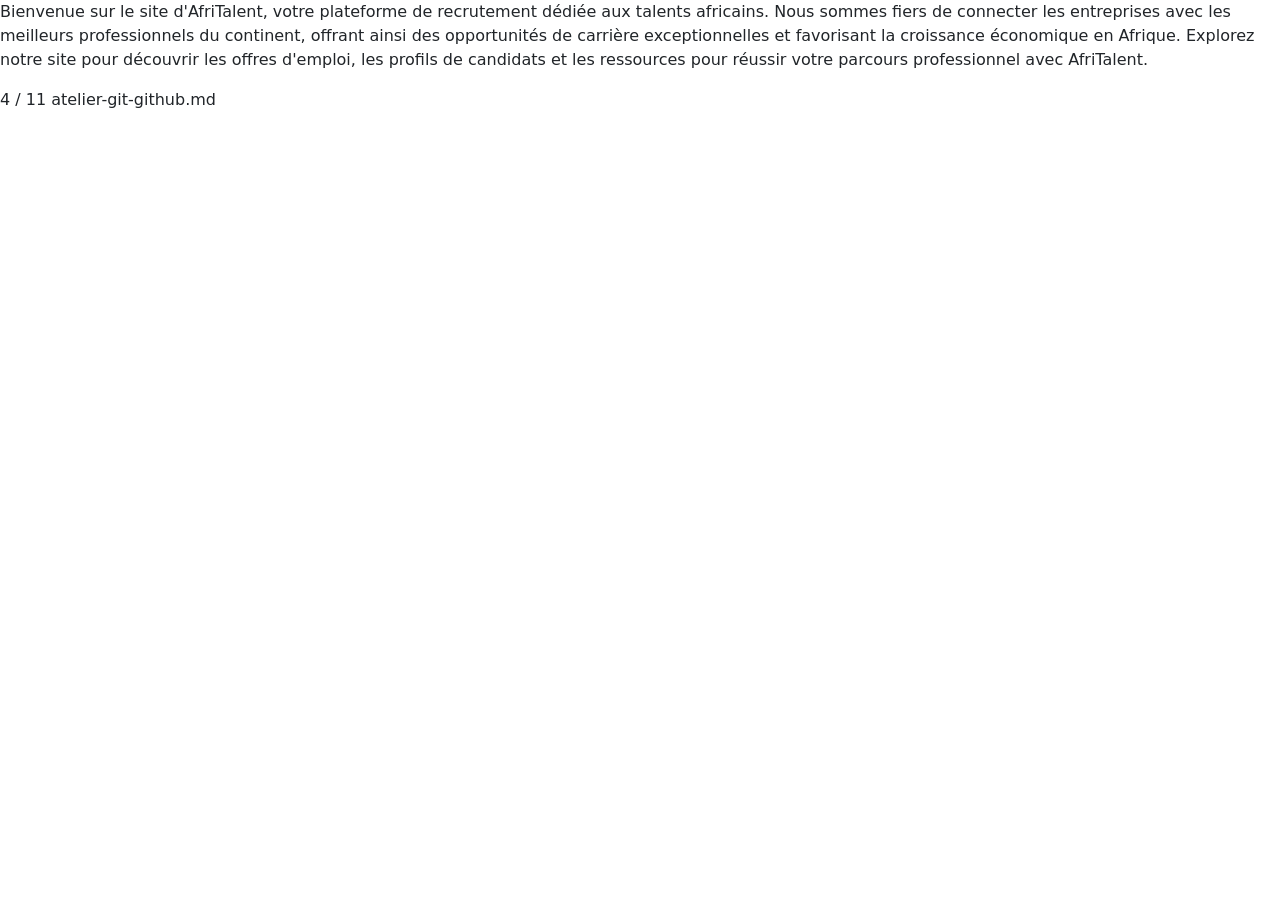
==== index.html @ 08eae23e "Init : création du dépôt, arborescence des fichiers et structure HTML de base" ====
<!DOCTYPE html>
<html lang="fr">
<head> 
<meta charset="UTF-8"> 
<meta name="viewport" content="width=device-width, initial-scale=1.0"> 
<title>AfriTalent — Accueil</title> 
<!-- Bootstrap 5 via CDN : feuille de style --> 
<link 
href="https://cdn.jsdelivr.net/npm/bootstrap@5.3.0/dist/css/bootstrap.min.css" 
rel="stylesheet"> 
<!-- Votre feuille de style personnelle --> 
<link rel="stylesheet" href="css/style.css">
</head>
<body> 
    <p>
Bienvenue sur le site d'AfriTalent, votre plateforme de recrutement dédiée aux talents africains. Nous sommes fiers de connecter les entreprises avec les meilleurs professionnels du continent, offrant ainsi des opportunités de carrière exceptionnelles et favorisant la croissance économique en Afrique. Explorez notre site pour découvrir les offres d'emploi, les profils de candidats et les ressources pour réussir votre parcours professionnel avec AfriTalent.
    </p>
<!-- Le contenu de la page sera ajoute ici -->
<!-- Bootstrap 5 via CDN : script JavaScript --> 
<script 
src="https://cdn.jsdelivr.net/npm/bootstrap@5.3.0/dist/js/bootstrap.bundle.min.js"
></script> 
<!-- Votre script JavaScript --> 
<script src="js/main.js"></script>
4 / 11
atelier-git-github.md
</body>
</html>
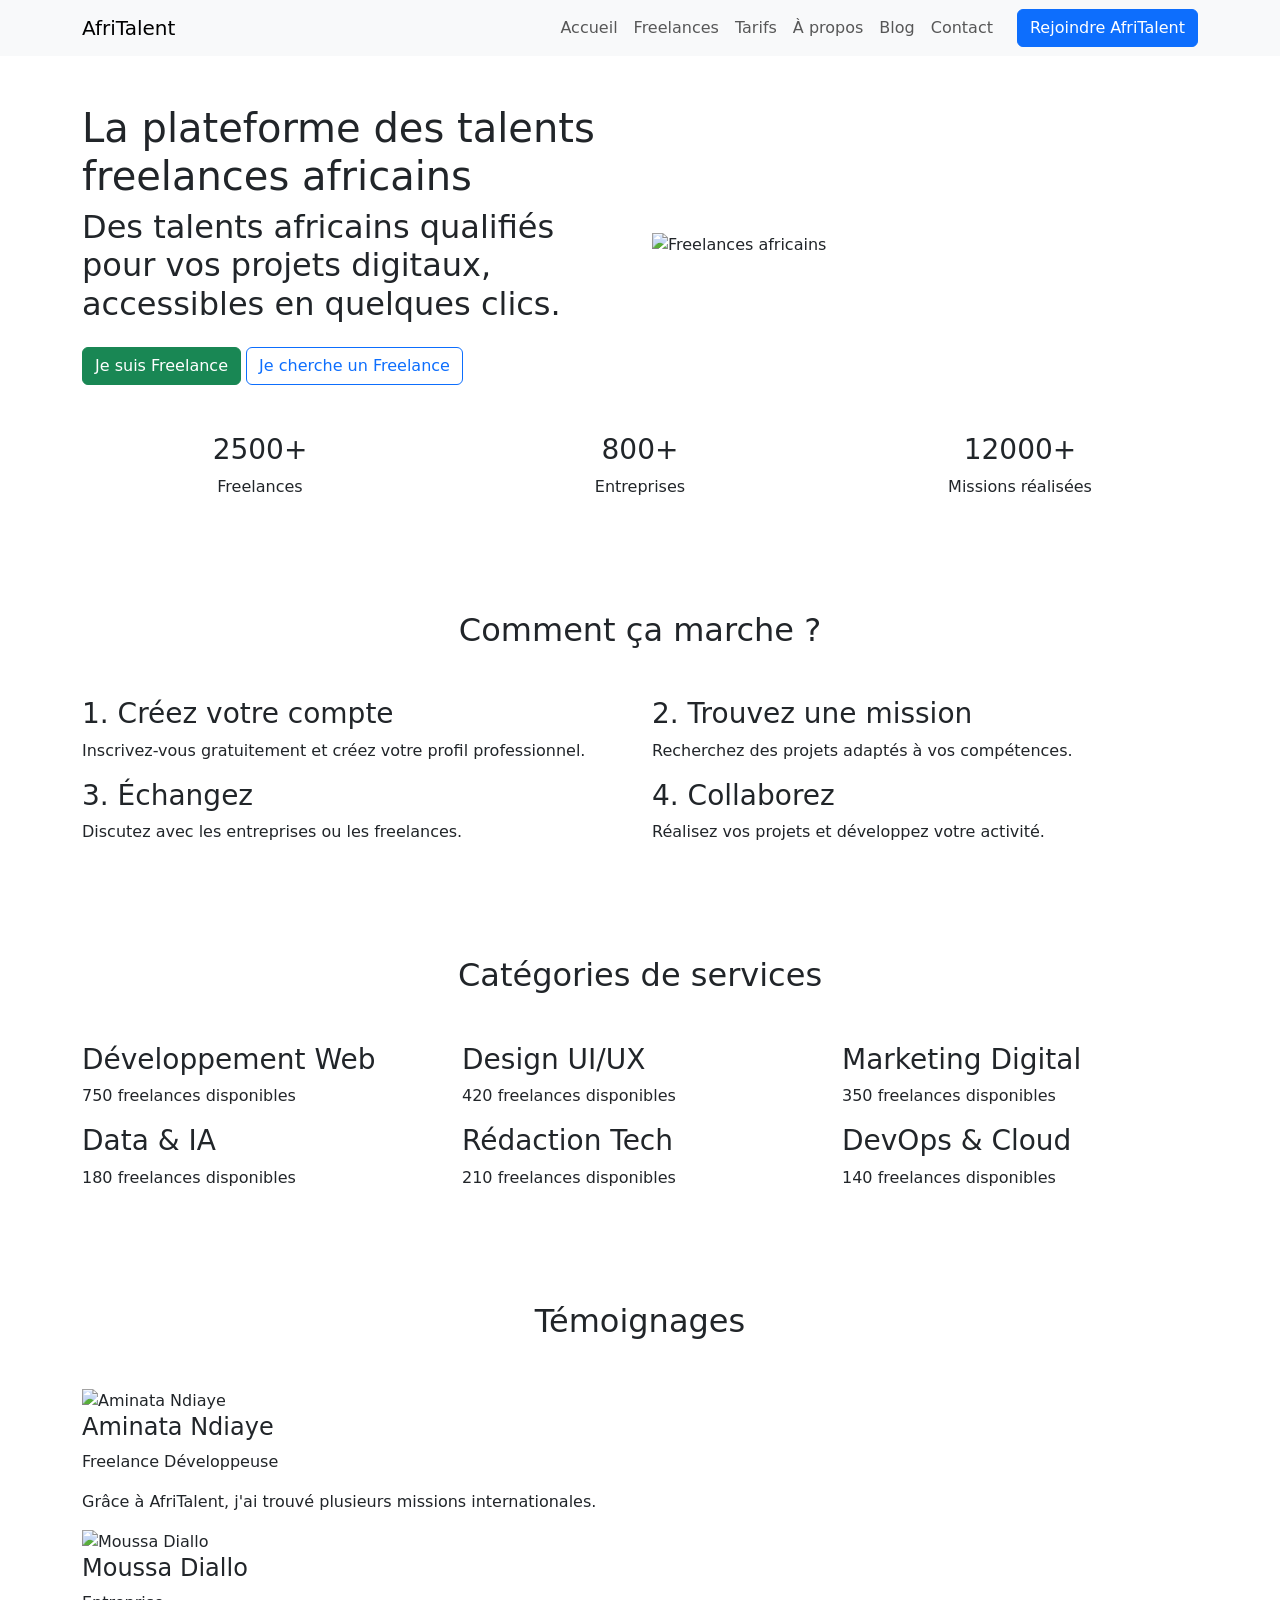
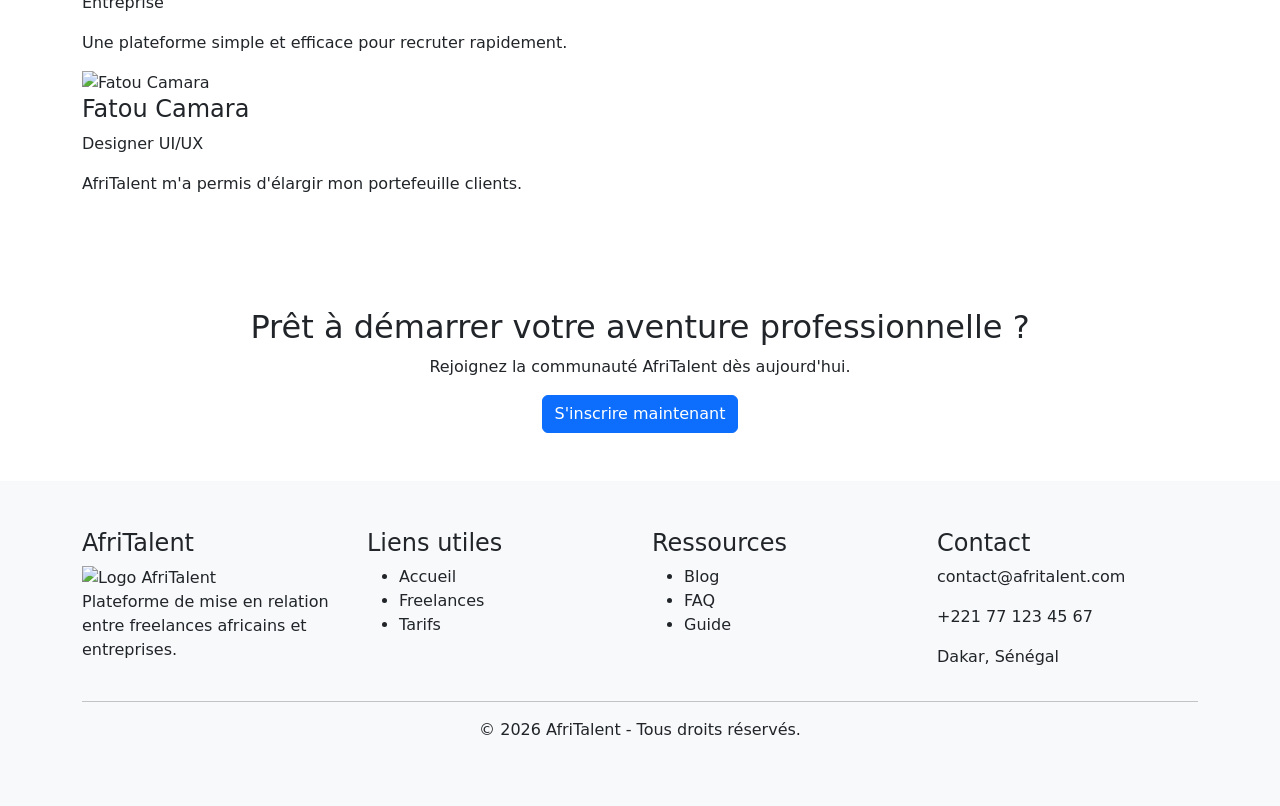
==== commit b0c1ac24: "HTML : structure complète des 5 pages avec sections et contenu texte" ====
--- a/index.html
+++ b/index.html
@@ -1,28 +1,290 @@
 <!DOCTYPE html>
 <html lang="fr">
-<head> 
-<meta charset="UTF-8"> 
-<meta name="viewport" content="width=device-width, initial-scale=1.0"> 
-<title>AfriTalent — Accueil</title> 
-<!-- Bootstrap 5 via CDN : feuille de style --> 
-<link 
-href="https://cdn.jsdelivr.net/npm/bootstrap@5.3.0/dist/css/bootstrap.min.css" 
-rel="stylesheet"> 
-<!-- Votre feuille de style personnelle --> 
-<link rel="stylesheet" href="css/style.css">
+<head>
+    <meta charset="UTF-8">
+    <meta name="viewport" content="width=device-width, initial-scale=1.0">
+    <title>AfriTalent - Accueil</title>
+
+    <link href="https://cdn.jsdelivr.net/npm/bootstrap@5.3.3/dist/css/bootstrap.min.css" rel="stylesheet">
 </head>
-<body> 
-    <p>
-Bienvenue sur le site d'AfriTalent, votre plateforme de recrutement dédiée aux talents africains. Nous sommes fiers de connecter les entreprises avec les meilleurs professionnels du continent, offrant ainsi des opportunités de carrière exceptionnelles et favorisant la croissance économique en Afrique. Explorez notre site pour découvrir les offres d'emploi, les profils de candidats et les ressources pour réussir votre parcours professionnel avec AfriTalent.
-    </p>
-<!-- Le contenu de la page sera ajoute ici -->
-<!-- Bootstrap 5 via CDN : script JavaScript --> 
-<script 
-src="https://cdn.jsdelivr.net/npm/bootstrap@5.3.0/dist/js/bootstrap.bundle.min.js"
-></script> 
-<!-- Votre script JavaScript --> 
-<script src="js/main.js"></script>
-4 / 11
-atelier-git-github.md
+<body>
+
+<header>
+    <nav class="navbar navbar-expand-lg navbar-light bg-light">
+        <div class="container">
+            <a class="navbar-brand" href="index.html">AfriTalent</a>
+
+            <button class="navbar-toggler" type="button" data-bs-toggle="collapse" data-bs-target="#menu">
+                <span class="navbar-toggler-icon"></span>
+            </button>
+
+            <div class="collapse navbar-collapse" id="menu">
+                <ul class="navbar-nav ms-auto">
+                    <li class="nav-item"><a class="nav-link" href="index.html">Accueil</a></li>
+                    <li class="nav-item"><a class="nav-link" href="freelances.html">Freelances</a></li>
+                    <li class="nav-item"><a class="nav-link" href="tarifs.html">Tarifs</a></li>
+                    <li class="nav-item"><a class="nav-link" href="about.html">À propos</a></li>
+                    <li class="nav-item"><a class="nav-link" href="#">Blog</a></li>
+                    <li class="nav-item"><a class="nav-link" href="contact.html">Contact</a></li>
+                </ul>
+
+                <a href="#" class="btn btn-primary ms-3">Rejoindre AfriTalent</a>
+            </div>
+        </div>
+    </nav>
+</header>
+
+<main>
+
+    <!-- HERO -->
+    <section class="container py-5">
+
+        <div class="row align-items-center">
+
+            <div class="col-lg-6">
+                <h1>La plateforme des talents freelances africains</h1>
+
+                <h2>
+                    Des talents africains qualifiés pour vos projets digitaux,
+                    accessibles en quelques clics.
+                </h2>
+
+                <a href="#" class="btn btn-success mt-3">Je suis Freelance</a>
+                <a href="#" class="btn btn-outline-primary mt-3">Je cherche un Freelance</a>
+            </div>
+
+            <div class="col-lg-6">
+                <!-- IMAGE HERO -->
+                <img src="images/hero-afritalent.jpg"
+                     alt="Freelances africains"
+                     class="img-fluid">
+            </div>
+
+        </div>
+
+        <div class="row text-center mt-5">
+            <div class="col-md-4">
+                <h3>2500+</h3>
+                <p>Freelances</p>
+            </div>
+
+            <div class="col-md-4">
+                <h3>800+</h3>
+                <p>Entreprises</p>
+            </div>
+
+            <div class="col-md-4">
+                <h3>12000+</h3>
+                <p>Missions réalisées</p>
+            </div>
+        </div>
+
+    </section>
+
+    <!-- COMMENT ÇA MARCHE -->
+    <section class="container py-5">
+
+        <h2 class="text-center mb-5">Comment ça marche ?</h2>
+
+        <div class="row">
+
+            <div class="col-md-6">
+                <article>
+                    <h3>1. Créez votre compte</h3>
+                    <p>
+                        Inscrivez-vous gratuitement et créez votre profil professionnel.
+                    </p>
+                </article>
+            </div>
+
+            <div class="col-md-6">
+                <article>
+                    <h3>2. Trouvez une mission</h3>
+                    <p>
+                        Recherchez des projets adaptés à vos compétences.
+                    </p>
+                </article>
+            </div>
+
+            <div class="col-md-6">
+                <article>
+                    <h3>3. Échangez</h3>
+                    <p>
+                        Discutez avec les entreprises ou les freelances.
+                    </p>
+                </article>
+            </div>
+
+            <div class="col-md-6">
+                <article>
+                    <h3>4. Collaborez</h3>
+                    <p>
+                        Réalisez vos projets et développez votre activité.
+                    </p>
+                </article>
+            </div>
+
+        </div>
+
+    </section>
+
+    <!-- CATÉGORIES -->
+    <section class="container py-5">
+
+        <h2 class="text-center mb-5">Catégories de services</h2>
+
+        <div class="row">
+
+            <div class="col-md-4">
+                <article>
+                    <h3>Développement Web</h3>
+                    <p>750 freelances disponibles</p>
+                </article>
+            </div>
+
+            <div class="col-md-4">
+                <article>
+                    <h3>Design UI/UX</h3>
+                    <p>420 freelances disponibles</p>
+                </article>
+            </div>
+
+            <div class="col-md-4">
+                <article>
+                    <h3>Marketing Digital</h3>
+                    <p>350 freelances disponibles</p>
+                </article>
+            </div>
+
+            <div class="col-md-4">
+                <article>
+                    <h3>Data & IA</h3>
+                    <p>180 freelances disponibles</p>
+                </article>
+            </div>
+
+            <div class="col-md-4">
+                <article>
+                    <h3>Rédaction Tech</h3>
+                    <p>210 freelances disponibles</p>
+                </article>
+            </div>
+
+            <div class="col-md-4">
+                <article>
+                    <h3>DevOps & Cloud</h3>
+                    <p>140 freelances disponibles</p>
+                </article>
+            </div>
+
+        </div>
+
+    </section>
+
+    <!-- TÉMOIGNAGES -->
+    <section class="container py-5">
+
+        <h2 class="text-center mb-5">Témoignages</h2>
+
+        <article>
+            <img src="images/avatar1.jpg" alt="Aminata Ndiaye" width="120">
+            <h4>Aminata Ndiaye</h4>
+            <p>Freelance Développeuse</p>
+            <p>
+                Grâce à AfriTalent, j'ai trouvé plusieurs missions internationales.
+            </p>
+        </article>
+
+        <article>
+            <img src="images/avatar2.jpg" alt="Moussa Diallo" width="120">
+            <h4>Moussa Diallo</h4>
+            <p>Entreprise</p>
+            <p>
+                Une plateforme simple et efficace pour recruter rapidement.
+            </p>
+        </article>
+
+        <article>
+            <img src="images/avatar3.jpg" alt="Fatou Camara" width="120">
+            <h4>Fatou Camara</h4>
+            <p>Designer UI/UX</p>
+            <p>
+                AfriTalent m'a permis d'élargir mon portefeuille clients.
+            </p>
+        </article>
+
+    </section>
+
+    <!-- CTA -->
+    <section class="container text-center py-5">
+
+        <h2>Prêt à démarrer votre aventure professionnelle ?</h2>
+
+        <p>
+            Rejoignez la communauté AfriTalent dès aujourd'hui.
+        </p>
+
+        <a href="#" class="btn btn-primary">
+            S'inscrire maintenant
+        </a>
+
+    </section>
+
+</main>
+
+<footer class="bg-light py-5">
+
+    <div class="container">
+
+        <div class="row">
+
+            <div class="col-md-3">
+                <h4>AfriTalent</h4>
+                <img src="images/logo.png" alt="Logo AfriTalent" width="100">
+                <p>
+                    Plateforme de mise en relation entre freelances africains
+                    et entreprises.
+                </p>
+            </div>
+
+            <div class="col-md-3">
+                <h4>Liens utiles</h4>
+                <ul>
+                    <li>Accueil</li>
+                    <li>Freelances</li>
+                    <li>Tarifs</li>
+                </ul>
+            </div>
+
+            <div class="col-md-3">
+                <h4>Ressources</h4>
+                <ul>
+                    <li>Blog</li>
+                    <li>FAQ</li>
+                    <li>Guide</li>
+                </ul>
+            </div>
+
+            <div class="col-md-3">
+                <h4>Contact</h4>
+                <p>contact@afritalent.com</p>
+                <p>+221 77 123 45 67</p>
+                <p>Dakar, Sénégal</p>
+            </div>
+
+        </div>
+
+        <hr>
+
+        <p class="text-center">
+            © 2026 AfriTalent - Tous droits réservés.
+        </p>
+
+    </div>
+
+</footer>
+
+<script src="https://cdn.jsdelivr.net/npm/bootstrap@5.3.3/dist/js/bootstrap.bundle.min.js"></script>
+
 </body>
 </html>
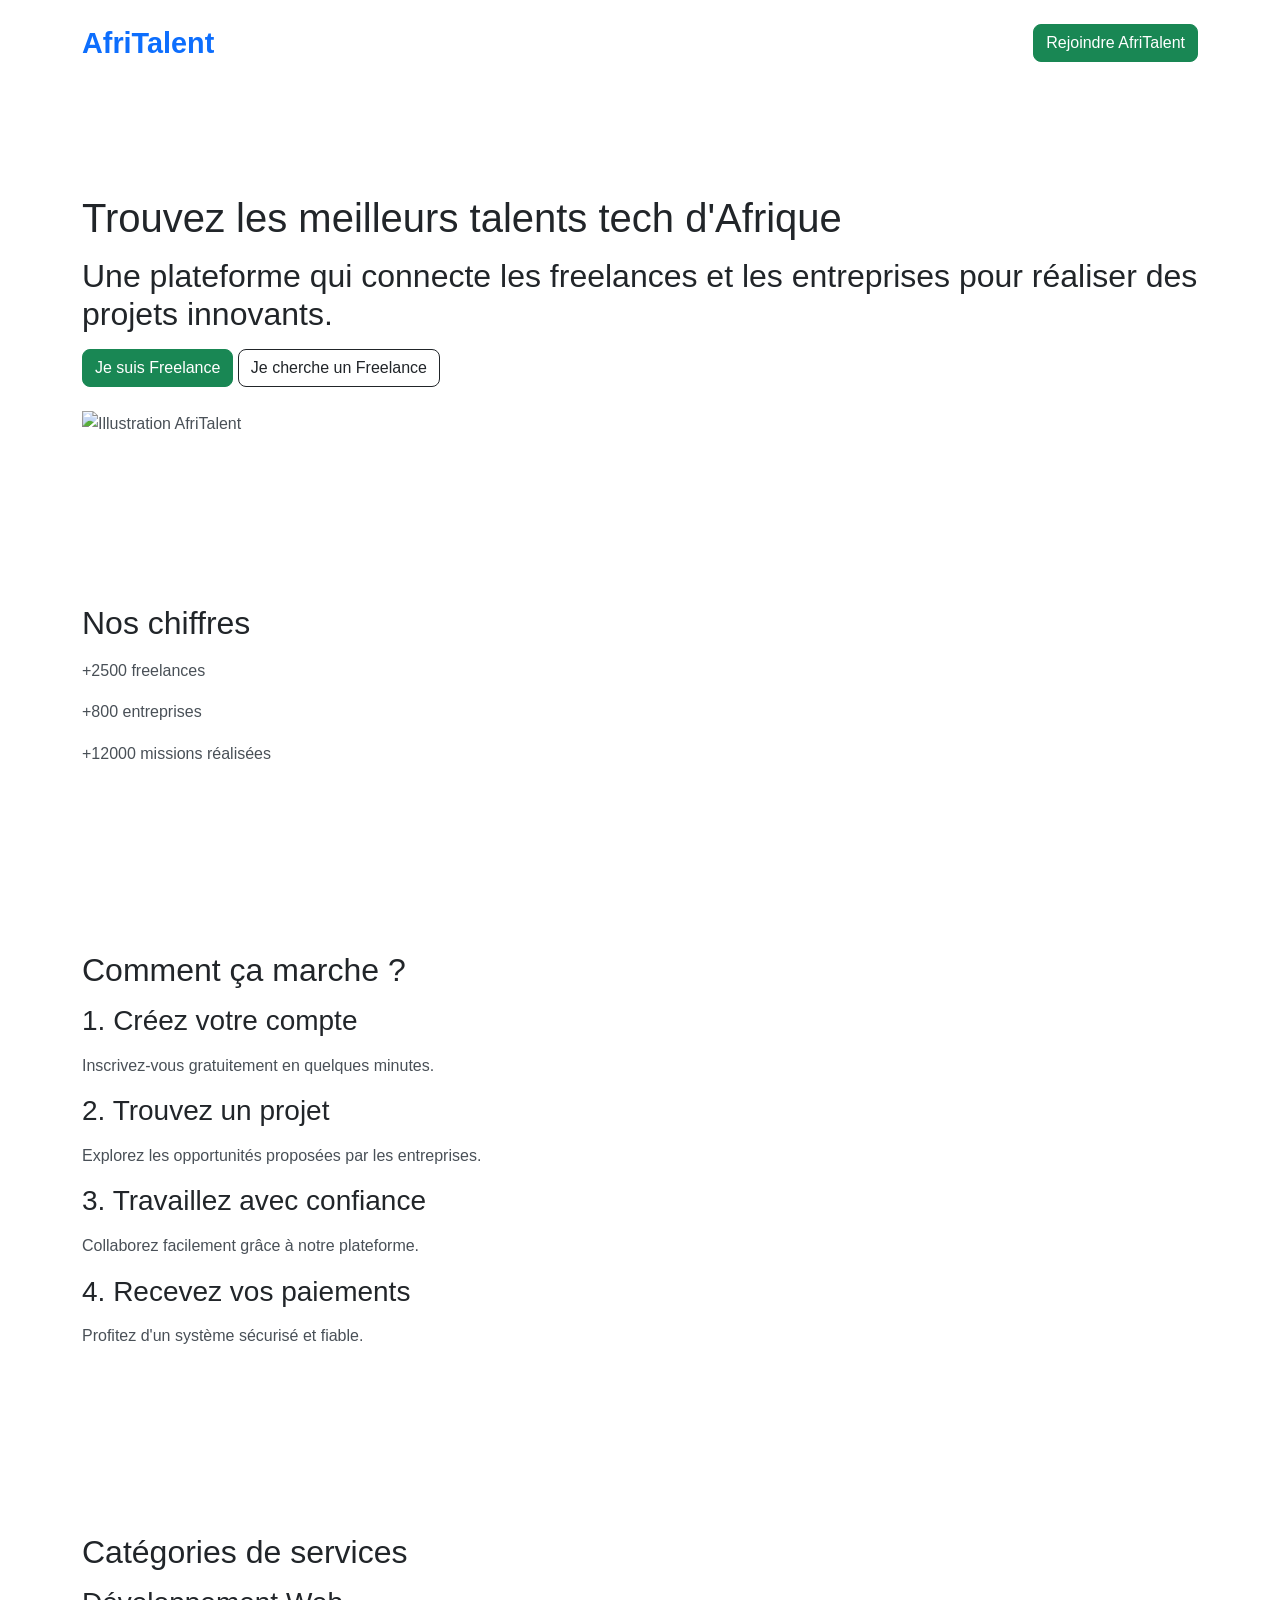
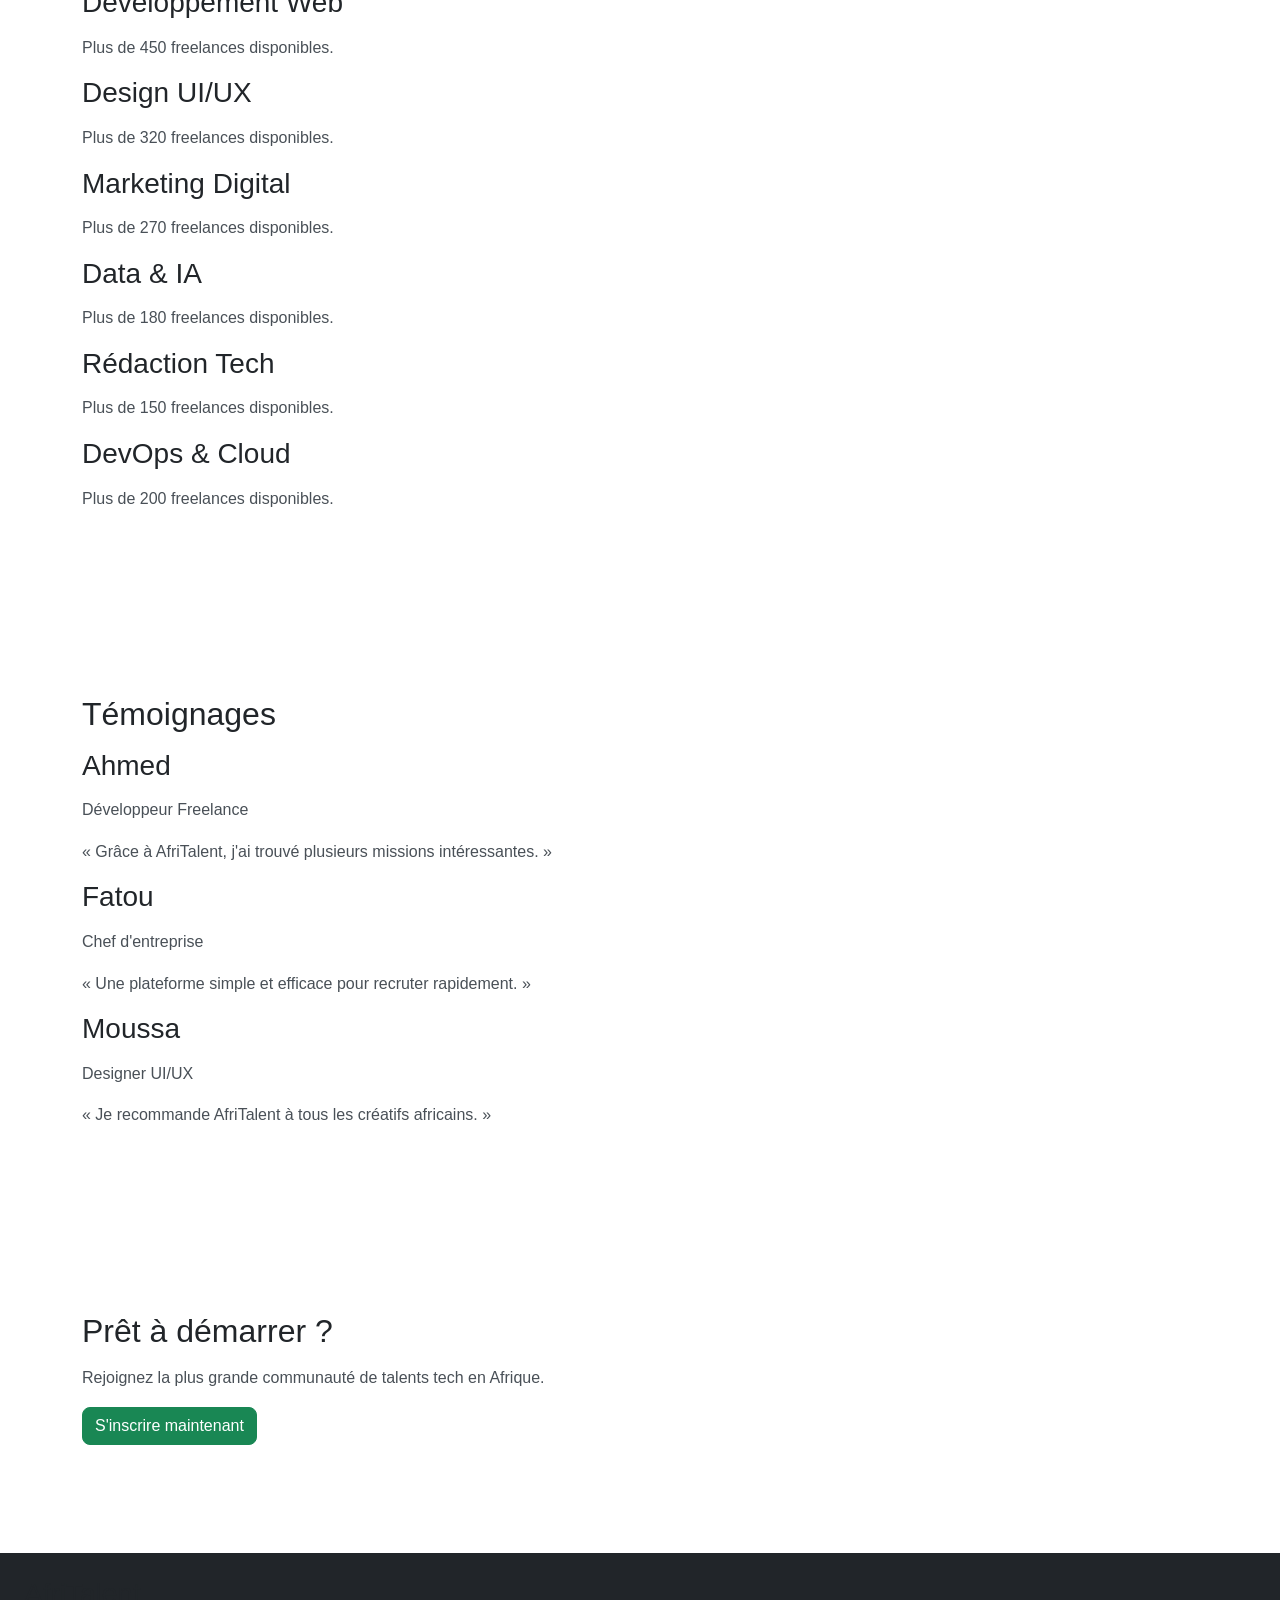
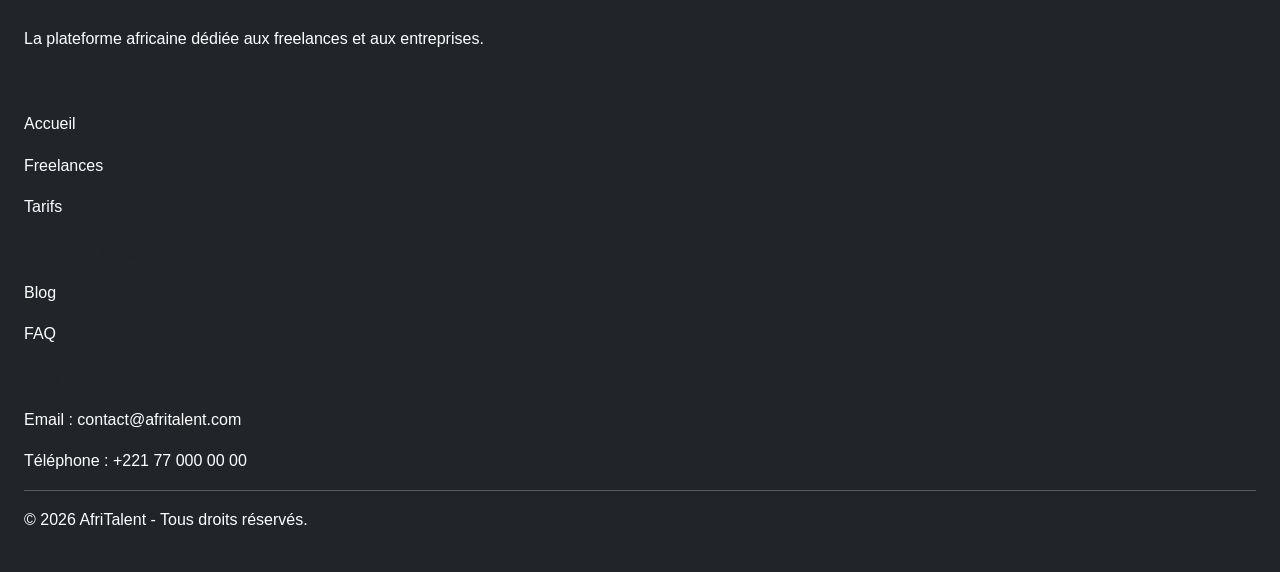
==== commit 84cc34a5: "JS dark mode avec localStorage, navbar dynamique au scroll" ====
--- a/index.html
+++ b/index.html
@@ -1,290 +1,212 @@
+
 <!DOCTYPE html>
 <html lang="fr">
 <head>
-    <meta charset="UTF-8">
-    <meta name="viewport" content="width=device-width, initial-scale=1.0">
-    <title>AfriTalent - Accueil</title>
-
-    <link href="https://cdn.jsdelivr.net/npm/bootstrap@5.3.3/dist/css/bootstrap.min.css" rel="stylesheet">
+<meta charset="UTF-8">
+<meta name="viewport" content="width=device-width, initial-scale=1.0">
+<title>AfriTalent - Accueil</title>
+
+<!-- Bootstrap -->
+<link href="https://cdn.jsdelivr.net/npm/bootstrap@5.3.3/dist/css/bootstrap.min.css" rel="stylesheet">
+
+<!-- CSS -->
+<link rel="stylesheet" href="css/style.css">
 </head>
 <body>
 
 <header>
-    <nav class="navbar navbar-expand-lg navbar-light bg-light">
-        <div class="container">
-            <a class="navbar-brand" href="index.html">AfriTalent</a>
-
-            <button class="navbar-toggler" type="button" data-bs-toggle="collapse" data-bs-target="#menu">
-                <span class="navbar-toggler-icon"></span>
-            </button>
-
-            <div class="collapse navbar-collapse" id="menu">
-                <ul class="navbar-nav ms-auto">
-                    <li class="nav-item"><a class="nav-link" href="index.html">Accueil</a></li>
-                    <li class="nav-item"><a class="nav-link" href="freelances.html">Freelances</a></li>
-                    <li class="nav-item"><a class="nav-link" href="tarifs.html">Tarifs</a></li>
-                    <li class="nav-item"><a class="nav-link" href="about.html">À propos</a></li>
-                    <li class="nav-item"><a class="nav-link" href="#">Blog</a></li>
-                    <li class="nav-item"><a class="nav-link" href="contact.html">Contact</a></li>
-                </ul>
-
-                <a href="#" class="btn btn-primary ms-3">Rejoindre AfriTalent</a>
-            </div>
-        </div>
-    </nav>
+<!-- Navbar -->
+<nav class="navbar navbar-expand-lg navbar-dark bg-dark">
+<div class="container">
+  <a class="navbar-brand" href="index.html">AfriTalent</a>
+
+  <button class="navbar-toggler" type="button" data-bs-toggle="collapse" data-bs-target="#menu">
+      <span class="navbar-toggler-icon"></span>
+  </button>
+
+  <div class="collapse navbar-collapse" id="menu">
+      <ul class="navbar-nav ms-auto">
+          <li class="nav-item"><a class="nav-link" href="index.html">Accueil</a></li>
+          <li class="nav-item"><a class="nav-link" href="freelances.html">Freelances</a></li>
+          <li class="nav-item"><a class="nav-link" href="tarifs.html">Tarifs</a></li>
+          <li class="nav-item"><a class="nav-link" href="about.html">À propos</a></li>
+          <li class="nav-item"><a class="nav-link" href="#">Blog</a></li>
+          <li class="nav-item"><a class="nav-link" href="contact.html">Contact</a></li>
+      </ul>
+
+      <a href="#" class="btn btn-success ms-3">
+          Rejoindre AfriTalent
+      </a>
+  </div>
+</div>
+</nav>
 </header>
 
 <main>
 
-    <!-- HERO -->
-    <section class="container py-5">
-
-        <div class="row align-items-center">
-
-            <div class="col-lg-6">
-                <h1>La plateforme des talents freelances africains</h1>
-
-                <h2>
-                    Des talents africains qualifiés pour vos projets digitaux,
-                    accessibles en quelques clics.
-                </h2>
-
-                <a href="#" class="btn btn-success mt-3">Je suis Freelance</a>
-                <a href="#" class="btn btn-outline-primary mt-3">Je cherche un Freelance</a>
-            </div>
-
-            <div class="col-lg-6">
-                <!-- IMAGE HERO -->
-                <img src="images/hero-afritalent.jpg"
-                     alt="Freelances africains"
-                     class="img-fluid">
-            </div>
-
-        </div>
-
-        <div class="row text-center mt-5">
-            <div class="col-md-4">
-                <h3>2500+</h3>
-                <p>Freelances</p>
-            </div>
-
-            <div class="col-md-4">
-                <h3>800+</h3>
-                <p>Entreprises</p>
-            </div>
-
-            <div class="col-md-4">
-                <h3>12000+</h3>
-                <p>Missions réalisées</p>
-            </div>
-        </div>
-
-    </section>
-
-    <!-- COMMENT ÇA MARCHE -->
-    <section class="container py-5">
-
-        <h2 class="text-center mb-5">Comment ça marche ?</h2>
-
-        <div class="row">
-
-            <div class="col-md-6">
-                <article>
-                    <h3>1. Créez votre compte</h3>
-                    <p>
-                        Inscrivez-vous gratuitement et créez votre profil professionnel.
-                    </p>
-                </article>
-            </div>
-
-            <div class="col-md-6">
-                <article>
-                    <h3>2. Trouvez une mission</h3>
-                    <p>
-                        Recherchez des projets adaptés à vos compétences.
-                    </p>
-                </article>
-            </div>
-
-            <div class="col-md-6">
-                <article>
-                    <h3>3. Échangez</h3>
-                    <p>
-                        Discutez avec les entreprises ou les freelances.
-                    </p>
-                </article>
-            </div>
-
-            <div class="col-md-6">
-                <article>
-                    <h3>4. Collaborez</h3>
-                    <p>
-                        Réalisez vos projets et développez votre activité.
-                    </p>
-                </article>
-            </div>
-
-        </div>
-
-    </section>
-
-    <!-- CATÉGORIES -->
-    <section class="container py-5">
-
-        <h2 class="text-center mb-5">Catégories de services</h2>
-
-        <div class="row">
-
-            <div class="col-md-4">
-                <article>
-                    <h3>Développement Web</h3>
-                    <p>750 freelances disponibles</p>
-                </article>
-            </div>
-
-            <div class="col-md-4">
-                <article>
-                    <h3>Design UI/UX</h3>
-                    <p>420 freelances disponibles</p>
-                </article>
-            </div>
-
-            <div class="col-md-4">
-                <article>
-                    <h3>Marketing Digital</h3>
-                    <p>350 freelances disponibles</p>
-                </article>
-            </div>
-
-            <div class="col-md-4">
-                <article>
-                    <h3>Data & IA</h3>
-                    <p>180 freelances disponibles</p>
-                </article>
-            </div>
-
-            <div class="col-md-4">
-                <article>
-                    <h3>Rédaction Tech</h3>
-                    <p>210 freelances disponibles</p>
-                </article>
-            </div>
-
-            <div class="col-md-4">
-                <article>
-                    <h3>DevOps & Cloud</h3>
-                    <p>140 freelances disponibles</p>
-                </article>
-            </div>
-
-        </div>
-
-    </section>
-
-    <!-- TÉMOIGNAGES -->
-    <section class="container py-5">
-
-        <h2 class="text-center mb-5">Témoignages</h2>
-
-        <article>
-            <img src="images/avatar1.jpg" alt="Aminata Ndiaye" width="120">
-            <h4>Aminata Ndiaye</h4>
-            <p>Freelance Développeuse</p>
-            <p>
-                Grâce à AfriTalent, j'ai trouvé plusieurs missions internationales.
-            </p>
-        </article>
-
-        <article>
-            <img src="images/avatar2.jpg" alt="Moussa Diallo" width="120">
-            <h4>Moussa Diallo</h4>
-            <p>Entreprise</p>
-            <p>
-                Une plateforme simple et efficace pour recruter rapidement.
-            </p>
-        </article>
-
-        <article>
-            <img src="images/avatar3.jpg" alt="Fatou Camara" width="120">
-            <h4>Fatou Camara</h4>
-            <p>Designer UI/UX</p>
-            <p>
-                AfriTalent m'a permis d'élargir mon portefeuille clients.
-            </p>
-        </article>
-
-    </section>
-
-    <!-- CTA -->
-    <section class="container text-center py-5">
-
-        <h2>Prêt à démarrer votre aventure professionnelle ?</h2>
-
-        <p>
-            Rejoignez la communauté AfriTalent dès aujourd'hui.
-        </p>
-
-        <a href="#" class="btn btn-primary">
-            S'inscrire maintenant
-        </a>
-
-    </section>
+<!-- Hero -->
+<section class="container mt-5">
+<h1>Trouvez les meilleurs talents tech d'Afrique</h1>
+
+<h2>
+  Une plateforme qui connecte les freelances et les entreprises
+  pour réaliser des projets innovants.
+</h2>
+
+<button class="btn btn-success">
+  Je suis Freelance
+</button>
+
+<button class="btn btn-outline-dark">
+  Je cherche un Freelance
+</button>
+
+<img src="images/hero.jpg"
+   alt="Illustration AfriTalent"
+   class="img-fluid mt-4">
+</section>
+
+<!-- Statistiques -->
+<section class="container mt-5">
+<h2>Nos chiffres</h2>
+
+<p>+2500 freelances</p>
+<p>+800 entreprises</p>
+<p>+12000 missions réalisées</p>
+</section>
+
+<!-- Comment ça marche -->
+<section class="container mt-5">
+<h2>Comment ça marche ?</h2>
+
+<article>
+  <h3>1. Créez votre compte</h3>
+  <p>Inscrivez-vous gratuitement en quelques minutes.</p>
+</article>
+
+<article>
+  <h3>2. Trouvez un projet</h3>
+  <p>Explorez les opportunités proposées par les entreprises.</p>
+</article>
+
+<article>
+  <h3>3. Travaillez avec confiance</h3>
+  <p>Collaborez facilement grâce à notre plateforme.</p>
+</article>
+
+<article>
+  <h3>4. Recevez vos paiements</h3>
+  <p>Profitez d'un système sécurisé et fiable.</p>
+</article>
+</section>
+
+<!-- Catégories -->
+<section class="container mt-5">
+<h2>Catégories de services</h2>
+
+<article>
+  <h3>Développement Web</h3>
+  <p>Plus de 450 freelances disponibles.</p>
+</article>
+
+<article>
+  <h3>Design UI/UX</h3>
+  <p>Plus de 320 freelances disponibles.</p>
+</article>
+
+<article>
+  <h3>Marketing Digital</h3>
+  <p>Plus de 270 freelances disponibles.</p>
+</article>
+
+<article>
+  <h3>Data & IA</h3>
+  <p>Plus de 180 freelances disponibles.</p>
+</article>
+
+<article>
+  <h3>Rédaction Tech</h3>
+  <p>Plus de 150 freelances disponibles.</p>
+</article>
+
+<article>
+  <h3>DevOps & Cloud</h3>
+  <p>Plus de 200 freelances disponibles.</p>
+</article>
+</section>
+
+<!-- Témoignages -->
+<section class="container mt-5">
+<h2>Témoignages</h2>
+
+<article>
+  <h3>Ahmed</h3>
+  <p>Développeur Freelance</p>
+  <p>
+      « Grâce à AfriTalent, j'ai trouvé plusieurs missions
+      intéressantes. »
+  </p>
+</article>
+
+<article>
+  <h3>Fatou</h3>
+  <p>Chef d'entreprise</p>
+  <p>
+      « Une plateforme simple et efficace pour recruter rapidement. »
+  </p>
+</article>
+
+<article>
+  <h3>Moussa</h3>
+  <p>Designer UI/UX</p>
+  <p>
+      « Je recommande AfriTalent à tous les créatifs africains. »
+  </p>
+</article>
+</section>
+
+<!-- CTA -->
+<section class="container mt-5 mb-5">
+<h2>Prêt à démarrer ?</h2>
+
+<p>
+  Rejoignez la plus grande communauté de talents tech en Afrique.
+</p>
+
+<button class="btn btn-success">
+  S'inscrire maintenant
+</button>
+</section>
 
 </main>
 
-<footer class="bg-light py-5">
-
-    <div class="container">
-
-        <div class="row">
-
-            <div class="col-md-3">
-                <h4>AfriTalent</h4>
-                <img src="images/logo.png" alt="Logo AfriTalent" width="100">
-                <p>
-                    Plateforme de mise en relation entre freelances africains
-                    et entreprises.
-                </p>
-            </div>
-
-            <div class="col-md-3">
-                <h4>Liens utiles</h4>
-                <ul>
-                    <li>Accueil</li>
-                    <li>Freelances</li>
-                    <li>Tarifs</li>
-                </ul>
-            </div>
-
-            <div class="col-md-3">
-                <h4>Ressources</h4>
-                <ul>
-                    <li>Blog</li>
-                    <li>FAQ</li>
-                    <li>Guide</li>
-                </ul>
-            </div>
-
-            <div class="col-md-3">
-                <h4>Contact</h4>
-                <p>contact@afritalent.com</p>
-                <p>+221 77 123 45 67</p>
-                <p>Dakar, Sénégal</p>
-            </div>
-
-        </div>
-
-        <hr>
-
-        <p class="text-center">
-            © 2026 AfriTalent - Tous droits réservés.
-        </p>
-
-    </div>
+<footer class="bg-dark text-white p-4">
+
+<h3>AfriTalent</h3>
+<p>
+La plateforme africaine dédiée aux freelances et aux entreprises.
+</p>
+
+<h4>Liens utiles</h4>
+<p>Accueil</p>
+<p>Freelances</p>
+<p>Tarifs</p>
+
+<h4>Ressources</h4>
+<p>Blog</p>
+<p>FAQ</p>
+
+<h4>Contact</h4>
+<p>Email : contact@afritalent.com</p>
+<p>Téléphone : +221 77 000 00 00</p>
+
+<hr>
+
+<p>© 2026 AfriTalent - Tous droits réservés.</p>
 
 </footer>
 
 <script src="https://cdn.jsdelivr.net/npm/bootstrap@5.3.3/dist/js/bootstrap.bundle.min.js"></script>
 
 </body>
-</html>+</html>
--- a/css/style.css
+++ b/css/style.css
@@ -0,0 +1,314 @@
+/* =========================
+   VARIABLES CSS
+========================= */
+
+:root {
+    --primary-color: #0d6efd;
+    --secondary-color: #198754;
+    --dark-color: #212529;
+    --light-color: #f8f9fa;
+    --text-color: #495057;
+    --white-color: #ffffff;
+
+    --title-font: 'Space Grotesk', sans-serif;
+    --body-font: 'Poppins', sans-serif;
+
+    --spacing-sm: 10px;
+    --spacing-md: 20px;
+    --spacing-lg: 40px;
+}
+
+/* =========================
+   RESET
+========================= */
+
+* {
+    margin: 0;
+    padding: 0;
+    box-sizing: border-box;
+}
+
+/* =========================
+   BASE
+========================= */
+
+body {
+    font-family: var(--body-font);
+    color: var(--text-color);
+    background-color: var(--white-color);
+    line-height: 1.6;
+}
+
+h1,
+h2,
+h3,
+h4,
+h5,
+h6 {
+    font-family: var(--title-font);
+    color: var(--dark-color);
+    margin-bottom: 15px;
+}
+
+section {
+    padding: 60px 0;
+}
+
+img {
+    max-width: 100%;
+    display: block;
+}
+
+/* =========================
+   NAVBAR
+========================= */
+
+.navbar {
+    background-color: var(--white-color) !important;
+    padding: 15px 0;
+}
+
+.navbar-brand {
+    font-family: var(--title-font);
+    font-size: 1.8rem;
+    font-weight: bold;
+    color: var(--primary-color) !important;
+}
+
+.nav-link {
+    font-weight: 500;
+}
+
+.nav-link:hover {
+    color: var(--primary-color) !important;
+}
+
+/* =========================
+   HERO
+========================= */
+
+.hero h1 {
+    font-size: 3rem;
+    margin-bottom: 20px;
+}
+
+.hero h2 {
+    font-size: 1.3rem;
+    font-weight: 400;
+}
+
+/* =========================
+   BUTTONS
+========================= */
+
+.btn {
+    border-radius: 8px;
+}
+
+/* =========================
+   CARDS
+========================= */
+
+.card {
+    border: none;
+}
+
+/* =========================
+   FOOTER
+========================= */
+
+footer {
+    background-color: var(--light-color);
+}
+
+footer h4 {
+    margin-bottom: 15px;
+}
+/* =========================
+   HERO SECTION
+========================= */
+.hero {
+    min-height: 90vh;
+    display: grid;
+    grid-template-columns: 1fr 1fr;
+    align-items: center;
+    gap: 40px;
+    padding: 100px 5%;
+}
+
+.hero-content h1 {
+    font-size: 4rem;
+    font-weight: 700;
+    margin-bottom: 20px;
+}
+
+.hero-content p {
+    font-size: 1.2rem;
+    margin-bottom: 25px;
+}
+
+.hero-image img {
+    width: 100%;
+    border-radius: 20px;
+    box-shadow: 0 10px 25px rgba(0,0,0,.15);
+}
+
+/* =========================
+   BENTO GRID
+========================= */
+.bento-grid {
+    display: grid;
+    grid-template-columns: repeat(3,1fr);
+    gap: 20px;
+    padding: 50px 0;
+}
+
+.bento-card {
+    background: white;
+    padding: 25px;
+    border-radius: 20px;
+    box-shadow: 0 5px 15px rgba(0,0,0,.1);
+}
+
+.bento-card.large {
+    grid-column: span 2;
+    grid-row: span 2;
+}
+
+.bento-card:hover {
+    transform: translateY(-5px);
+    transition: 0.3s;
+}
+
+/* =========================
+   CATEGORIES
+========================= */
+.categories {
+    padding: 80px 0;
+}
+
+.category-card {
+    background: white;
+    text-align: center;
+    padding: 30px;
+    border-radius: 15px;
+    transition: 0.3s;
+    cursor: pointer;
+    box-shadow: 0 5px 15px rgba(0,0,0,.1);
+}
+
+.category-card i {
+    font-size: 3rem;
+    margin-bottom: 15px;
+}
+
+.category-card:hover {
+    transform: translateY(-10px);
+    box-shadow: 0 15px 30px rgba(0,0,0,.2);
+}
+
+/* =========================
+   TESTIMONIALS
+========================= */
+.testimonial {
+    text-align: center;
+    padding: 40px;
+}
+
+.testimonial img {
+    width: 100px;
+    height: 100px;
+    border-radius: 50%;
+    margin-bottom: 15px;
+}
+
+.stars {
+    color: gold;
+    font-size: 1.2rem;
+}
+/* =========================
+   TABLETTE (768px)
+========================= */
+@media (max-width: 768px) {
+
+    .hero {
+        grid-template-columns: 1fr;
+        text-align: center;
+        padding: 60px 20px;
+    }
+
+    .hero-content h1 {
+        font-size: 2.8rem;
+    }
+
+    .bento-grid {
+        grid-template-columns: 1fr 1fr;
+    }
+
+    .bento-card.large {
+        grid-column: span 2;
+    }
+
+    .navbar-brand {
+        font-size: 1.2rem;
+    }
+
+    .category-card {
+        padding: 20px;
+    }
+}
+
+/* =========================
+   MOBILE (576px)
+========================= */
+@media (max-width: 576px) {
+
+    .hero {
+        padding-top: 100px;
+    }
+
+    .hero-content h1 {
+        font-size: 2rem;
+    }
+
+    .hero-content p {
+        font-size: 1rem;
+    }
+
+    .hero .btn {
+        display: block;
+        width: 100%;
+        margin-bottom: 10px;
+    }
+
+    .bento-grid {
+        grid-template-columns: 1fr;
+    }
+
+    .bento-card.large {
+        grid-column: span 1;
+        grid-row: span 1;
+    }
+
+    .testimonial {
+        padding: 20px;
+    }
+
+    footer {
+        text-align: center;
+    }
+}
+
+/* =========================
+   GRAND ÉCRAN (1200px+)
+========================= */
+@media (min-width: 1200px) {
+
+    .container {
+        max-width: 1140px;
+    }
+
+    .hero-content h1 {
+        font-size: 4.5rem;
+    }
+}
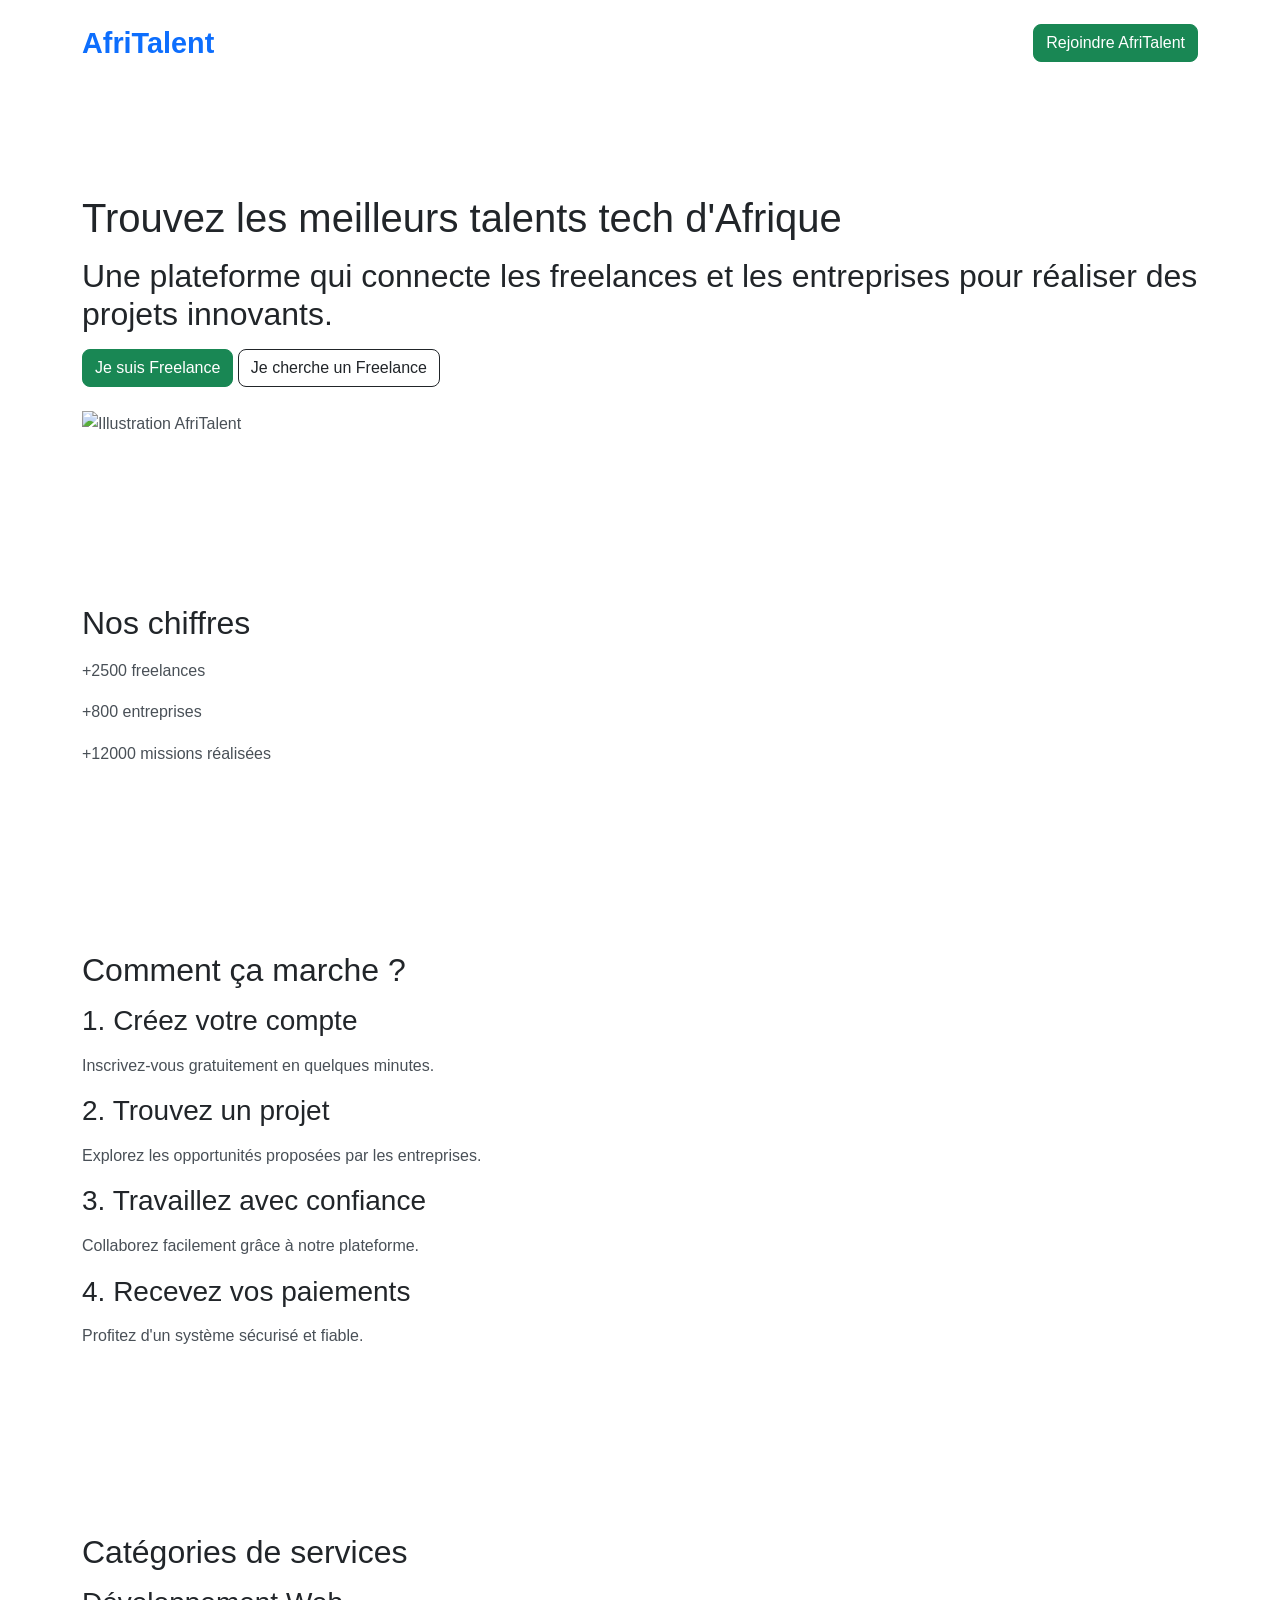
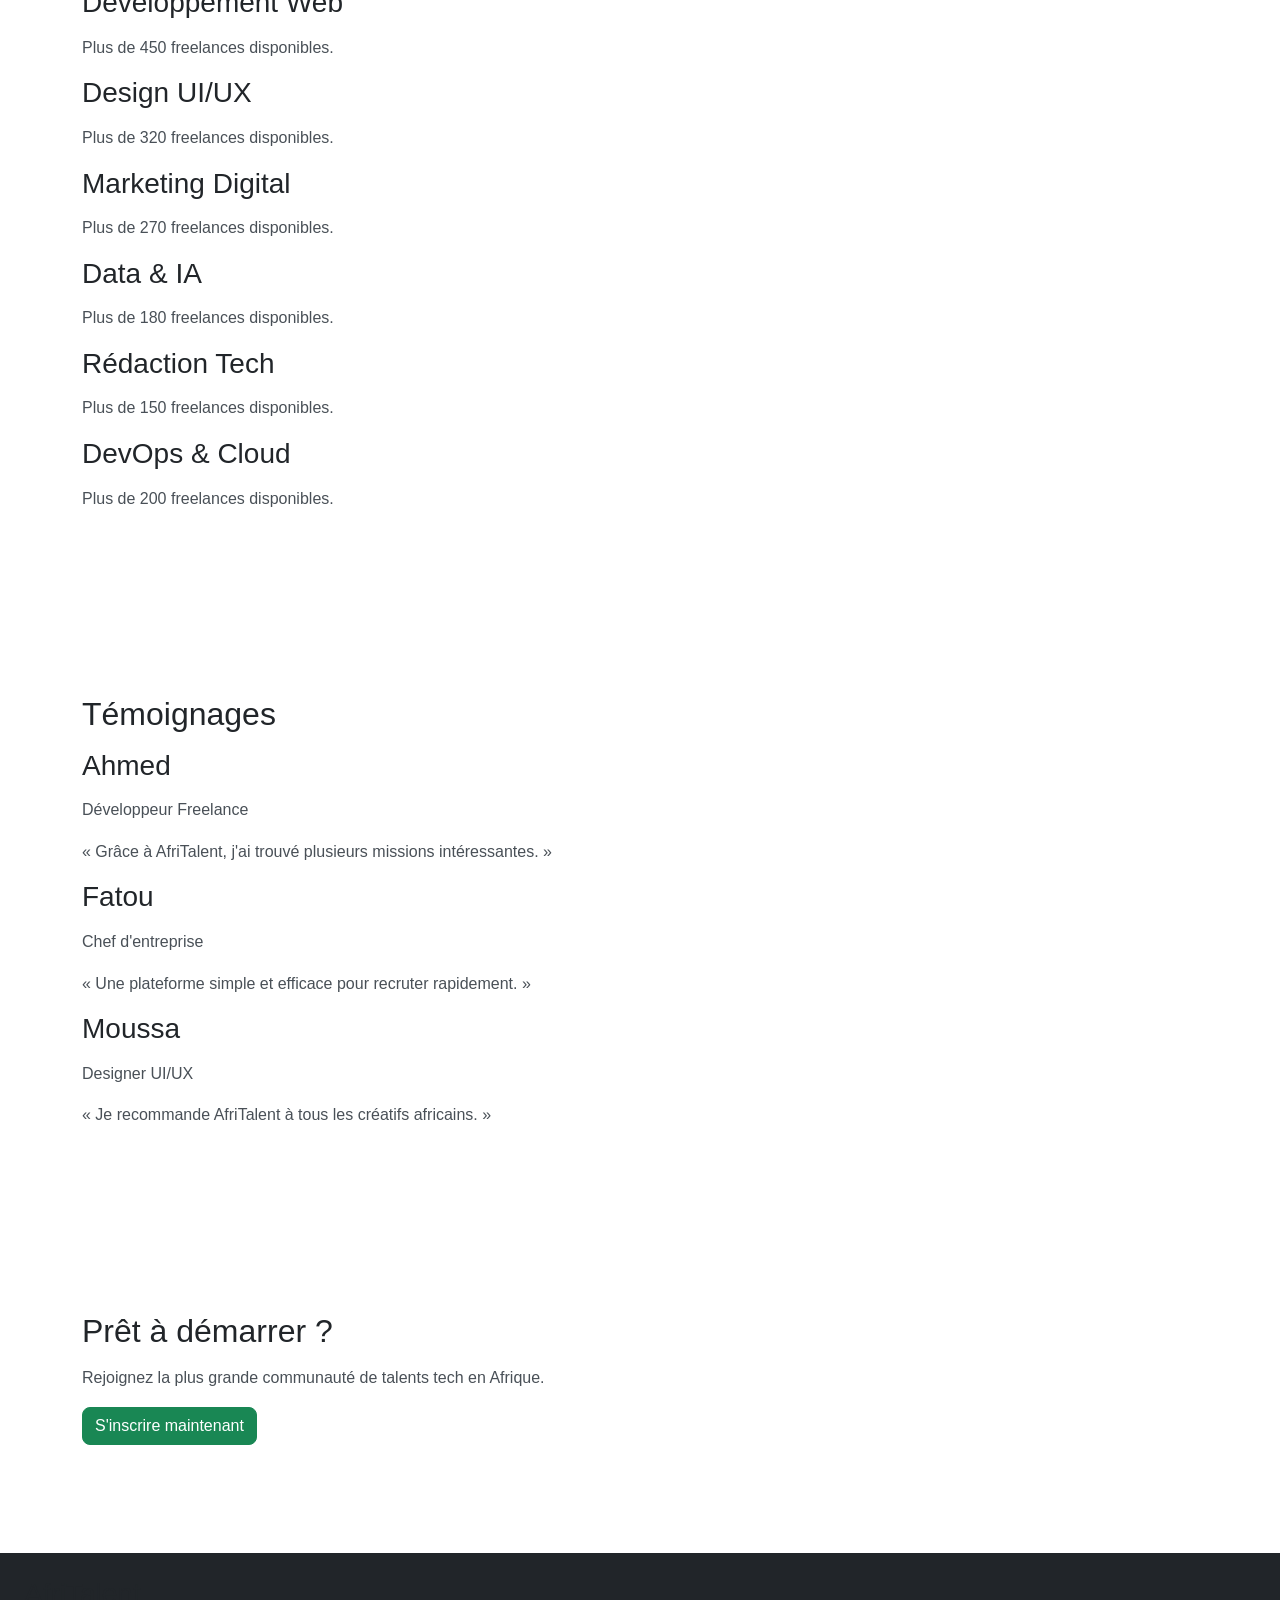
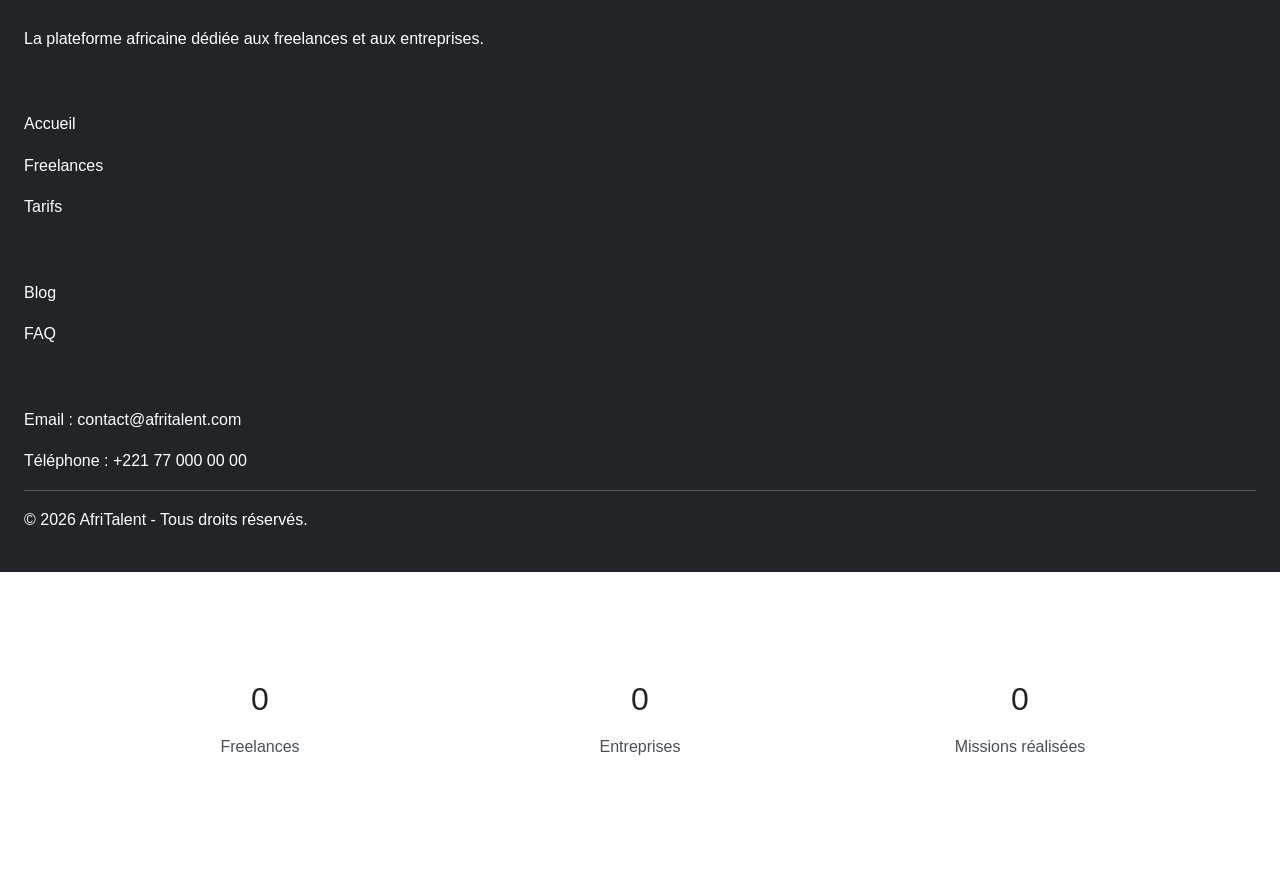
==== commit 3c9a4e27: "JS compteurs animés au scroll et animations fade-in des sections" ====
--- a/index.html
+++ b/index.html
@@ -210,3 +210,25 @@
 
 </body>
 </html>
+<section class="container text-center my-5">
+
+    <div class="row">
+
+        <div class="col-md-4">
+            <h2 class="counter" data-target="2500">0</h2>
+            <p>Freelances</p>
+        </div>
+
+        <div class="col-md-4">
+            <h2 class="counter" data-target="800">0</h2>
+            <p>Entreprises</p>
+        </div>
+
+        <div class="col-md-4">
+            <h2 class="counter" data-target="12000">0</h2>
+            <p>Missions réalisées</p>
+        </div>
+
+    </div>
+
+</section>
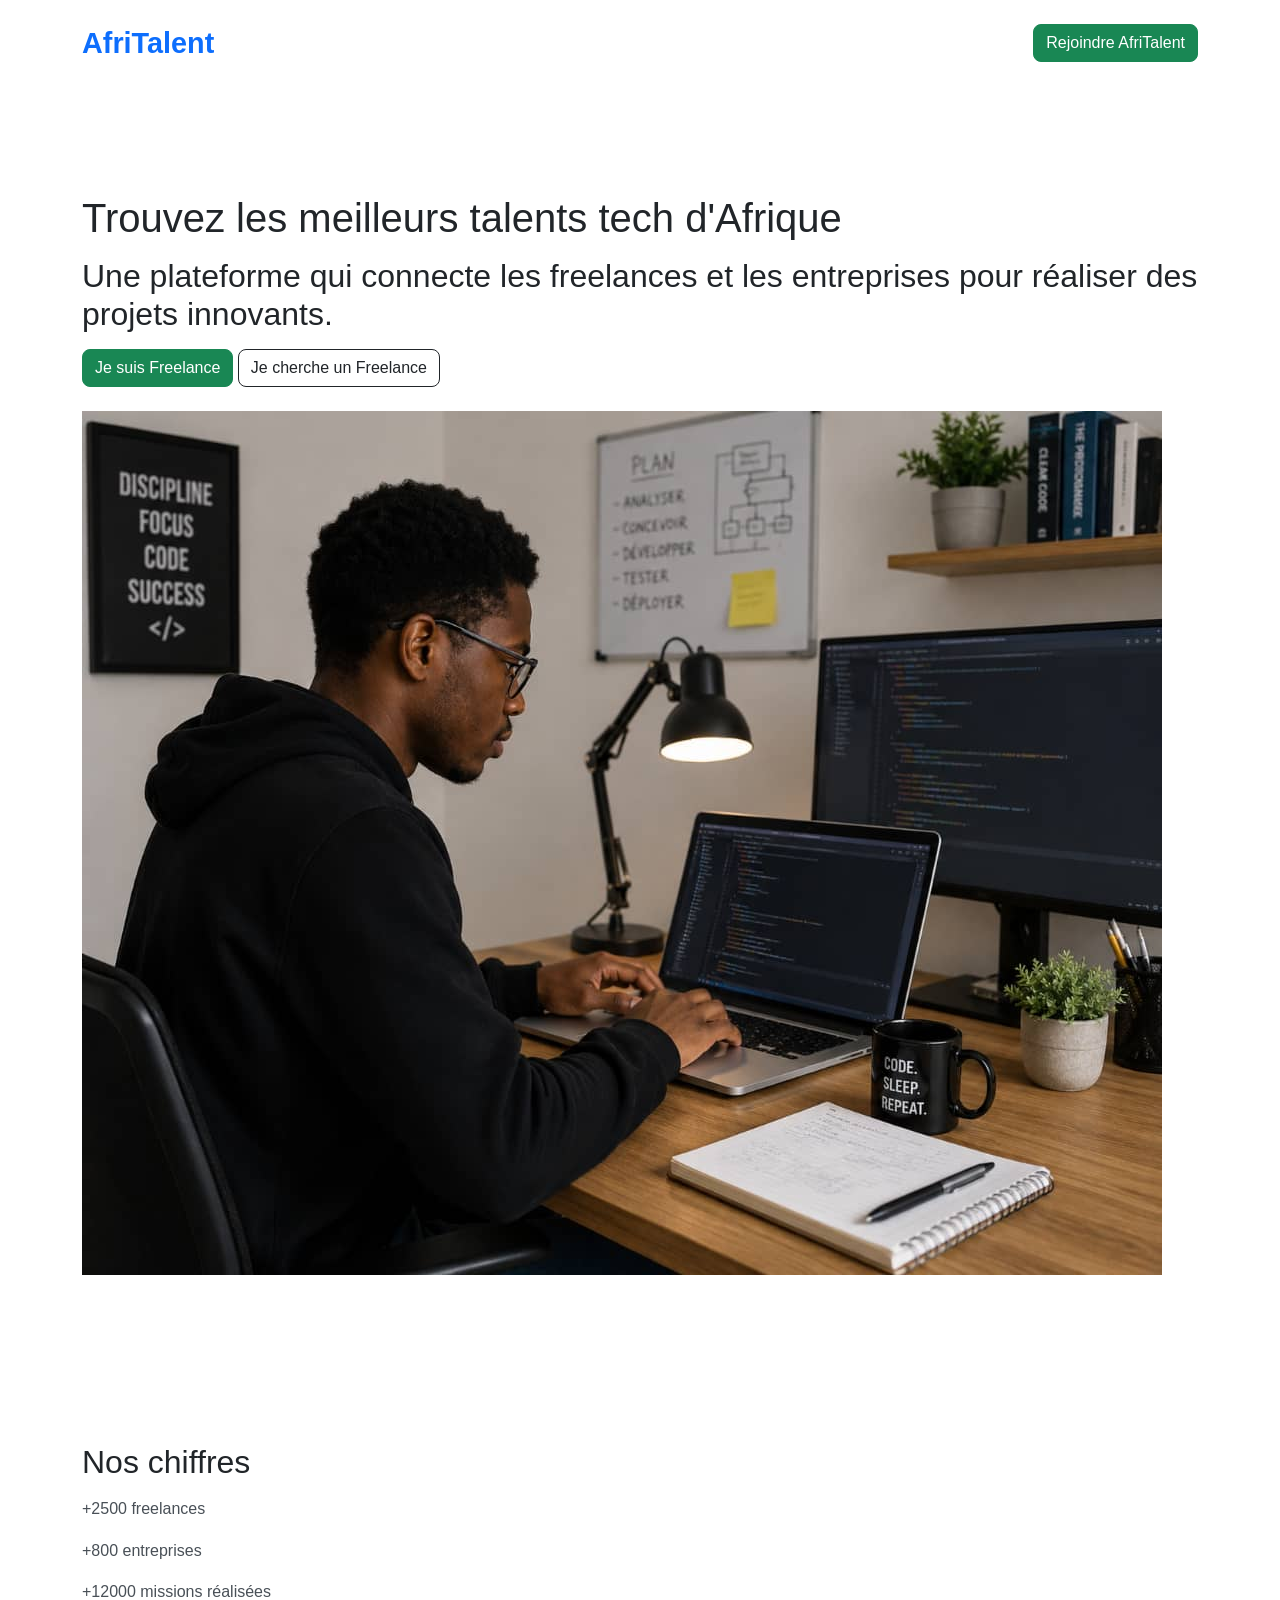
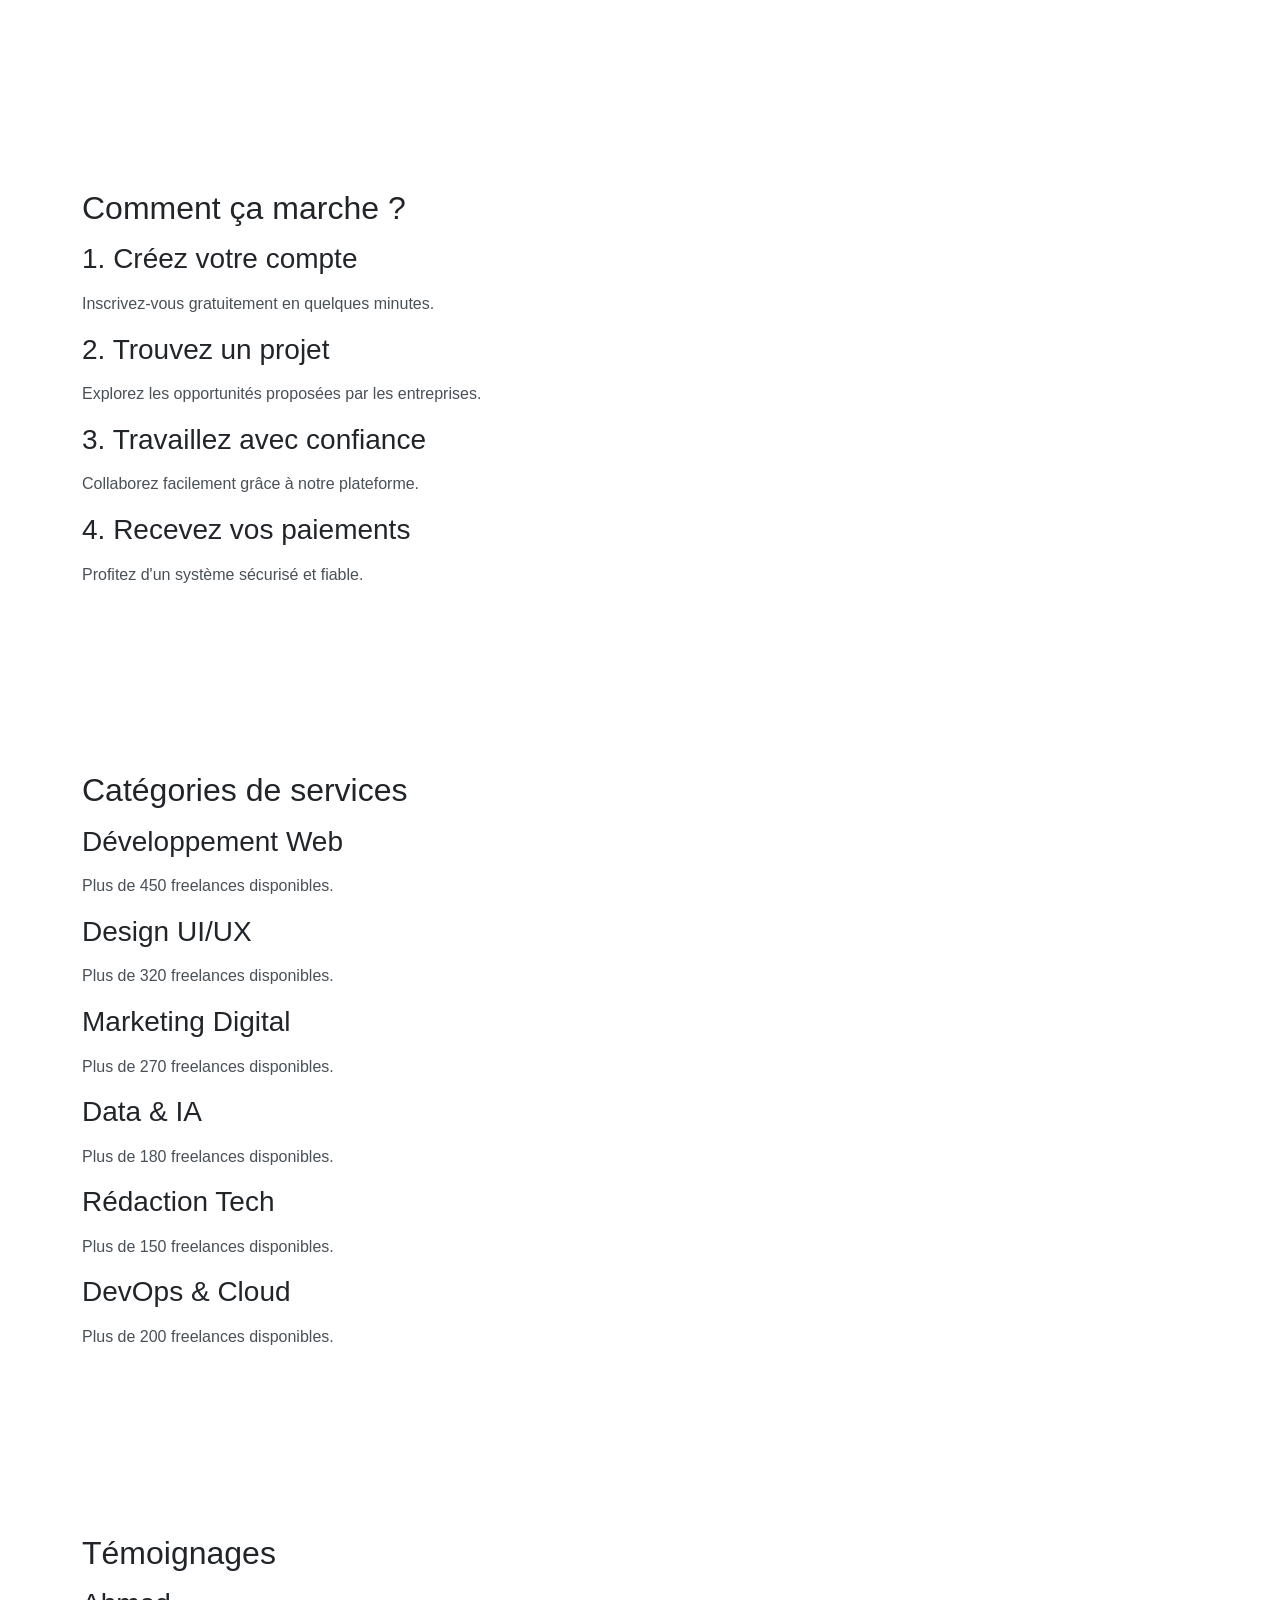
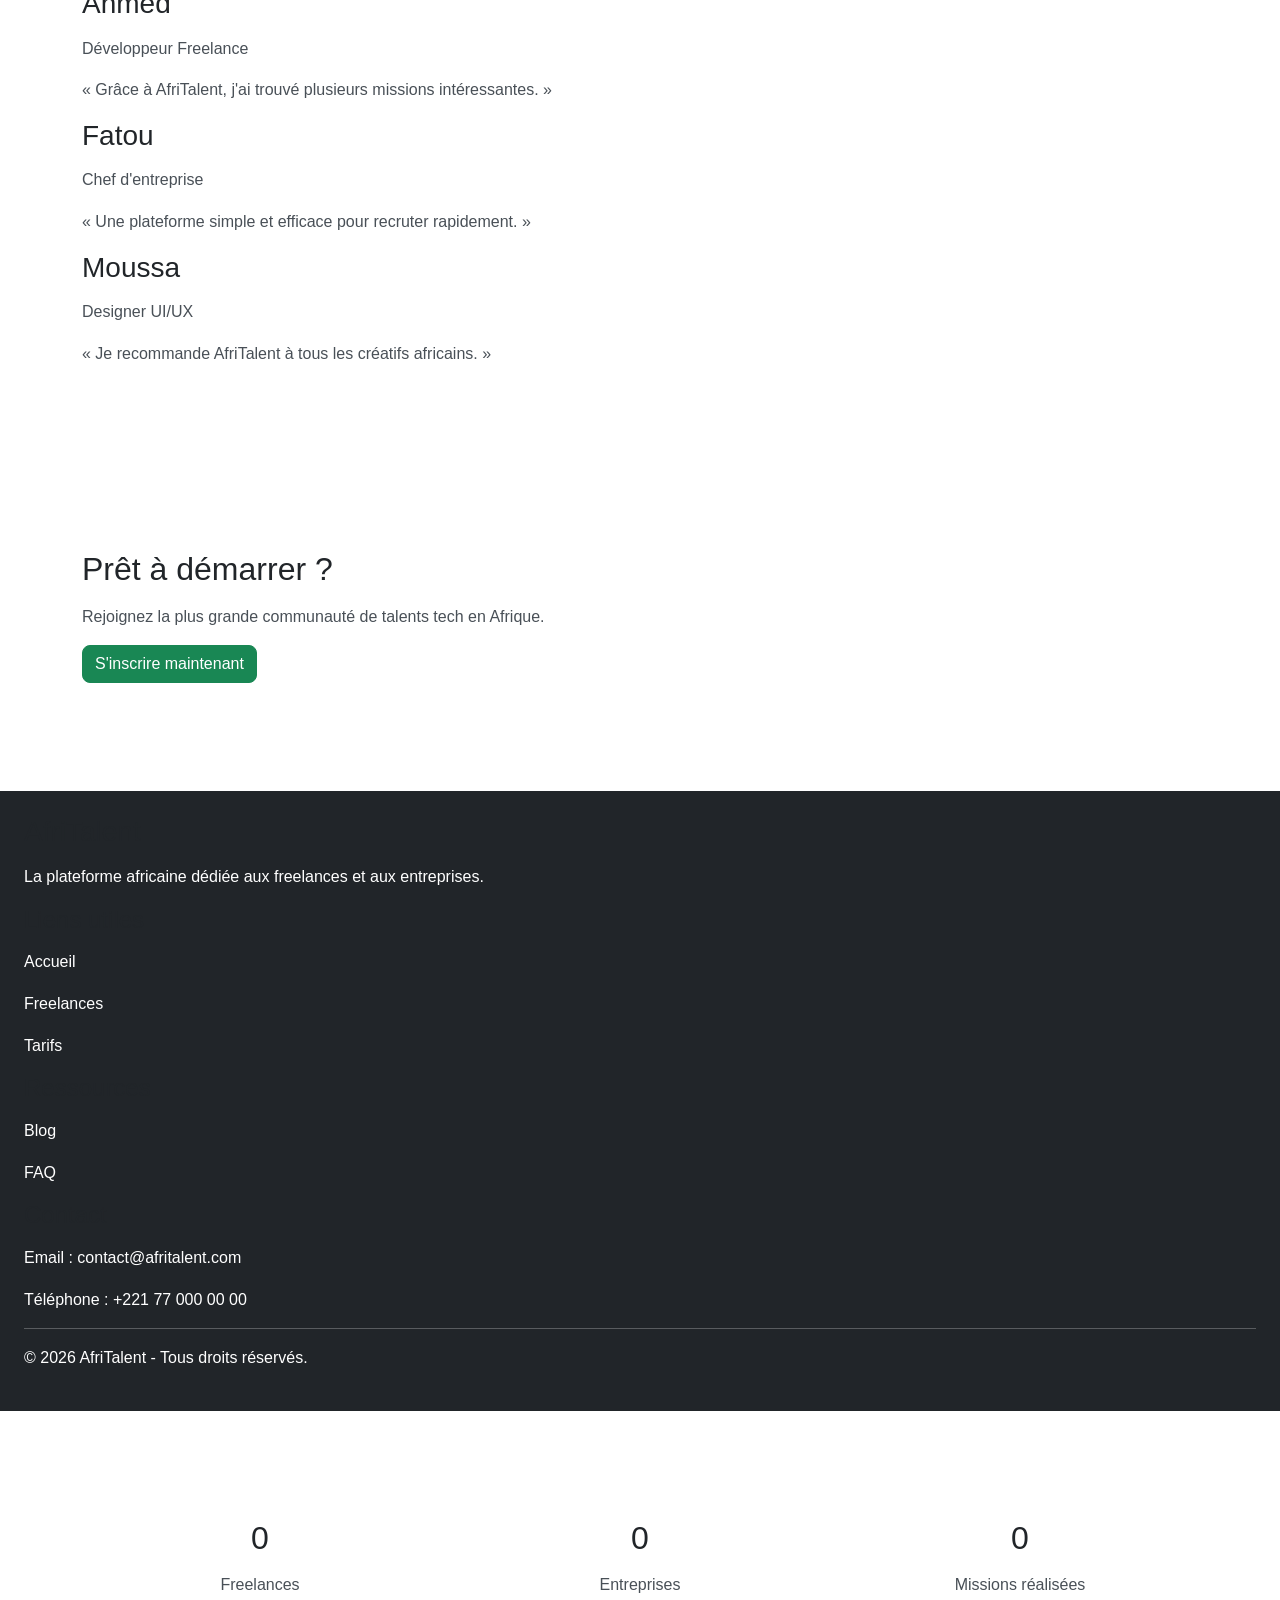
==== commit 779f3315: "JS filtrage dynamique des freelances et validation du formulaire de contact" ====
--- a/index.html
+++ b/index.html
@@ -61,7 +61,7 @@
   Je cherche un Freelance
 </button>
 
-<img src="images/hero.jpg"
+<img src="image.jpg"
    alt="Illustration AfriTalent"
    class="img-fluid mt-4">
 </section>
